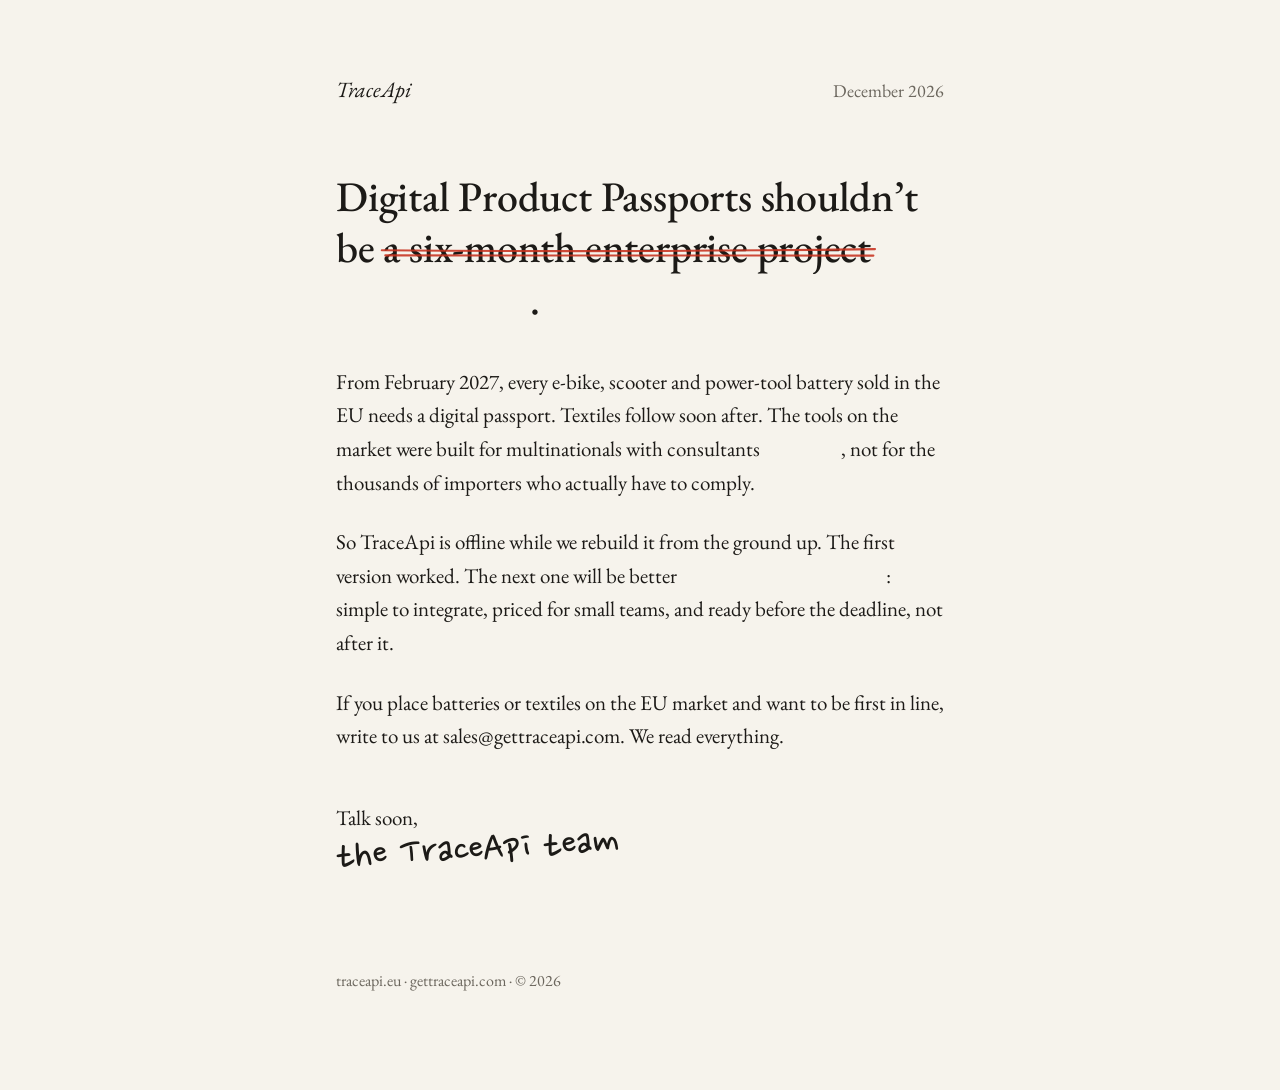
==== index.html @ c50ee793 "Rebuilding page for traceapi.eu Static placeholder while TraceApi is re-engineered.  Co-Authored-By:" ====
<!doctype html>
<html lang="en">
<head>
  <meta charset="utf-8">
  <meta name="viewport" content="width=device-width, initial-scale=1">
  <title>TraceApi is being rewritten</title>
  <meta name="description" content="TraceApi is offline while we rebuild it: Digital Product Passports for EU battery and textile importers, without the six-month enterprise project.">
  <meta property="og:title" content="TraceApi is being rewritten">
  <meta property="og:description" content="Digital Product Passports should not be a six-month enterprise project. We're rebuilding TraceApi so they aren't.">
  <meta property="og:type" content="website">
  <meta name="theme-color" content="#f6f3ec">
  <link rel="icon" href="data:image/svg+xml,%3Csvg xmlns='http://www.w3.org/2000/svg' viewBox='0 0 32 32'%3E%3Ctext x='16' y='25' font-family='Georgia,serif' font-size='26' font-style='italic' text-anchor='middle' fill='%231c1a17'%3ET%3C/text%3E%3Cpath d='M5 18 C 12 15, 20 21, 28 16' stroke='%23c8331f' stroke-width='2.4' fill='none' stroke-linecap='round'/%3E%3C/svg%3E">
  <!-- Fonts are self-hosted: no visitor data goes to third parties. -->
  <link rel="preload" href="fonts/EBGaramond-400-normal-latin.woff2" as="font" type="font/woff2" crossorigin>
  <link rel="stylesheet" href="fonts/fonts.css">
  <style>
    :root {
      --paper: #f6f3ec;
      --ink: #1c1a17;
      --ink-2: #6b665d;
      --pencil: #c8331f;
    }
    @media (prefers-color-scheme: dark) {
      :root {
        --paper: #1b1a18;
        --ink: #e9e4d8;
        --ink-2: #a19a8c;
        --pencil: #ff7a5c;
      }
    }
    * { box-sizing: border-box; }
    html { -webkit-text-size-adjust: 100%; }
    body {
      margin: 0;
      background: var(--paper);
      color: var(--ink);
      font-family: "EB Garamond", Garamond, "Iowan Old Style", "Palatino Linotype", Georgia, serif;
      font-size: 21px;
      line-height: 1.6;
      font-feature-settings: "kern", "liga", "onum";
      -webkit-font-smoothing: antialiased;
      overflow-x: hidden;
    }
    ::selection { background: color-mix(in srgb, var(--pencil) 25%, transparent); }

    .page {
      position: relative;
      max-width: 640px;
      margin: 0 auto;
      padding: 72px 16px 96px;
    }
    #marks {
      position: absolute; inset: 0; width: 100%; height: 100%;
      pointer-events: none; overflow: visible;
    }
    #marks path {
      fill: none; stroke: var(--pencil); stroke-width: 2.1;
      stroke-linecap: round; stroke-linejoin: round; opacity: .88;
    }

    .top {
      display: flex; justify-content: space-between; align-items: baseline; gap: 16px;
      margin-bottom: 64px; color: var(--ink-2); font-size: 18px;
    }
    .top .name { font-style: italic; color: var(--ink); font-size: 22px; }

    h1 {
      font-weight: 500; font-size: clamp(30px, 6vw, 42px); line-height: 1.22;
      letter-spacing: -.005em; margin: 0 0 40px;
    }
    p { margin: 0 0 26px; hyphens: auto; }

    del { text-decoration: none; }
    ins {
      text-decoration: none;
      font-family: "Nanum Pen Script", "Bradley Hand", "Segoe Print", cursive;
      color: var(--pencil);
      font-size: 1.32em; line-height: 0;
      display: inline-block; transform: rotate(-2deg) translateY(.05em);
      opacity: 0; transition: opacity .45s ease;
      white-space: nowrap;
    }
    h1 ins { font-size: 1.18em; }
    ins.on { opacity: 1; }

    .para { position: relative; }
    .note {
      position: absolute; right: calc(100% + 44px); top: -6px; width: 170px;
      font-family: "Nanum Pen Script", "Bradley Hand", "Segoe Print", cursive;
      color: var(--pencil); font-size: 25px; line-height: 1.05; text-align: right;
      transform: rotate(-5deg); opacity: 0; transition: opacity .5s ease;
    }
    .note.right { right: auto; left: calc(100% + 44px); text-align: left; transform: rotate(4deg); }
    .note.on { opacity: 1; }

    a { color: inherit; text-decoration: none; }
    .mail { white-space: nowrap; }

    .sign { margin-top: 48px; }
    .sign .hand {
      display: block; margin-top: 2px;
      font-family: "Nanum Pen Script", "Bradley Hand", cursive;
      font-size: 44px; line-height: 1; color: var(--ink); transform: rotate(-3deg); transform-origin: left;
    }
    .foot { margin-top: 88px; color: var(--ink-2); font-size: 16px; }

    @media (max-width: 1080px) {
      .note, .note.right {
        position: static; display: block; width: auto; text-align: left;
        margin: 0 0 4px 0; transform: rotate(-2deg); transform-origin: left;
        font-size: 23px;
      }
    }
    @media (max-width: 520px) {
      body { font-size: 19px; }
      .page { padding-top: 40px; }
      .top { margin-bottom: 44px; }
      h1 { margin-bottom: 30px; }
    }
    @media (prefers-reduced-motion: reduce) {
      ins, .note { transition: none; }
    }
  </style>
</head>
<body>
  <main class="page" id="page">
    <svg id="marks" aria-hidden="true"></svg>

    <div class="top">
      <span class="name">TraceApi</span>
      <span id="when">November 2026</span>
    </div>

    <h1>
      Digital Product Passports shouldn’t be
      <del data-step="1">a six-month enterprise project</del>
      <ins>one API call</ins>.
    </h1>

    <div class="para">
      <aside class="note" data-step="3">this is who<br>it’s for</aside>
      <p>
        From February 2027, every e-bike, scooter and power-tool battery sold in the EU
        needs a digital passport. Textiles follow soon after. The tools on the market were
        built for <del data-step="2">multinationals with consultants</del> <ins>the few</ins>,
        not for the thousands of
        <span class="circle" data-step="3">importers</span> who actually have to comply.
      </p>
    </div>

    <div class="para">
      <aside class="note right" data-step="5">be specific</aside>
      <p>
        So TraceApi is offline while we rebuild it from the ground up. The first version
        worked. The next one will be <del data-step="4">better</del>
        <ins>done in an afternoon</ins>: simple to integrate, priced for small teams,
        and ready before the deadline, not after it.
      </p>
    </div>

    <div class="para">
      <p>
        If you place batteries or textiles on the EU market and want to be first in line,
        write to us at
        <a class="mail underline" data-step="6" href="mailto:sales@gettraceapi.com?subject=Early%20access">sales@gettraceapi.com</a>.
        We read everything.
      </p>
    </div>

    <div class="sign">
      Talk soon,
      <span class="hand">the TraceApi team</span>
    </div>

    <div class="foot">traceapi.eu · gettraceapi.com · © <span id="y">2026</span></div>
  </main>

  <script>
  (() => {
    const now = new Date();
    document.getElementById('y').textContent = now.getFullYear();
    document.getElementById('when').textContent =
      now.toLocaleDateString('en-GB', { month: 'long', year: 'numeric' });

    const page = document.getElementById('page');
    const svg = document.getElementById('marks');
    const NS = 'http://www.w3.org/2000/svg';
    const reduce = matchMedia('(prefers-reduced-motion: reduce)').matches;

    // deterministic wobble per element so redraws on resize look the same
    const rng = seed => () => {
      seed |= 0; seed = seed + 0x6D2B79F5 | 0;
      let t = Math.imul(seed ^ seed >>> 15, 1 | seed);
      t = t + Math.imul(t ^ t >>> 7, 61 | t) ^ t;
      return ((t ^ t >>> 14) >>> 0) / 4294967296 - .5;
    };

    const lineD = (x1, x2, y, r, lift) => {
      const len = x2 - x1;
      const a = [x1 - 3 + r() * 4, y + r() * 2.5];
      const b = [x2 + 3 + r() * 4, y + lift + r() * 2.5];
      const c = [x1 + len * (.45 + r() * .1), y + r() * 4];
      return `M${a[0].toFixed(1)} ${a[1].toFixed(1)} Q${c[0].toFixed(1)} ${c[1].toFixed(1)} ${b[0].toFixed(1)} ${b[1].toFixed(1)}`;
    };

    const ellipseD = (cx, cy, rx, ry, r) => {
      const start = -2.6 + r() * .6, turn = Math.PI * 2 * 1.08, n = 56;
      let d = '';
      for (let i = 0; i <= n; i++) {
        const t = start + turn * i / n;
        const k = 1 + r() * .05 + (i / n) * .06;
        const x = cx + Math.cos(t) * rx * k, y = cy + Math.sin(t) * ry * k;
        d += (i ? 'L' : 'M') + x.toFixed(1) + ' ' + y.toFixed(1);
      }
      return d;
    };

    const rel = rect => {
      const p = page.getBoundingClientRect();
      return { l: rect.left - p.left, r: rect.right - p.left, t: rect.top - p.top, b: rect.bottom - p.top, h: rect.height, w: rect.width };
    };

    const paths = el => {
      const r = rng(+el.dataset.step * 7919 + el.textContent.length);
      const out = [];
      const rects = [...el.getClientRects()].map(rel);
      if (el.tagName === 'DEL') {
        for (const q of rects) {
          const y = q.t + q.h * .56;
          out.push(lineD(q.l, q.r, y, r, -1.5));
          out.push(lineD(q.l + 4, q.r - 2, y + 3.5, r, 1));
        }
      } else if (el.classList.contains('circle')) {
        const q = rel(el.getBoundingClientRect());
        out.push(ellipseD((q.l + q.r) / 2, (q.t + q.b) / 2 + 1, q.w / 2 + 6, q.h / 2 + 5, r));
      } else if (el.classList.contains('underline')) {
        for (const q of rects) {
          out.push(lineD(q.l, q.r - 4, q.b - 3, r, 2));
          out.push(lineD(q.l + 10, q.r - 6, q.b + 2, r, -1));
        }
      }
      return out;
    };

    const draw = (el, animate) => {
      const ds = paths(el);
      ds.forEach((d, i) => {
        const p = document.createElementNS(NS, 'path');
        p.setAttribute('d', d);
        svg.appendChild(p);
        if (!animate) return;
        const L = p.getTotalLength();
        p.style.strokeDasharray = L; p.style.strokeDashoffset = L;
        p.getBoundingClientRect();
        const dur = Math.max(260, Math.min(700, L * 2.2));
        p.style.transition = `stroke-dashoffset ${dur}ms cubic-bezier(.6,.05,.3,1) ${i * 140}ms`;
        p.style.strokeDashoffset = 0;
      });
      if (el.tagName === 'DEL') {
        const ins = el.nextElementSibling;
        if (ins && ins.tagName === 'INS') {
          if (animate) setTimeout(() => ins.classList.add('on'), 520); else ins.classList.add('on');
        }
      }
      if (el.classList.contains('note')) el.classList.add('on');
    };

    const steps = [...document.querySelectorAll('[data-step]')]
      .sort((a, b) => a.dataset.step - b.dataset.step);
    const done = new Set();

    const redraw = () => {
      svg.innerHTML = '';
      done.forEach(el => draw(el, false));
    };

    const run = () => {
      if (reduce) { steps.forEach(el => { done.add(el); draw(el, false); }); return; }
      let t = 900;
      let last = null;
      for (const el of steps) {
        if (last !== null && el.dataset.step !== last) t += 1150;
        last = el.dataset.step;
        setTimeout(() => { done.add(el); draw(el, true); }, t);
      }
    };

    let rt;
    addEventListener('resize', () => { clearTimeout(rt); rt = setTimeout(redraw, 120); });
    (document.fonts ? document.fonts.ready : Promise.resolve()).then(run);
  })();
  </script>
</body>
</html>
---- fonts/fonts.css ----
/* latin-ext */
@font-face {
  font-family: 'EB Garamond';
  font-style: italic;
  font-weight: 400;
  font-display: swap;
  src: url(EBGaramond-400-italic-latin-ext.woff2) format('woff2');
  unicode-range: U+0100-02BA, U+02BD-02C5, U+02C7-02CC, U+02CE-02D7, U+02DD-02FF, U+0304, U+0308, U+0329, U+1D00-1DBF, U+1E00-1E9F, U+1EF2-1EFF, U+2020, U+20A0-20AB, U+20AD-20C4, U+2113, U+2C60-2C7F, U+A720-A7FF;
}
/* latin */
@font-face {
  font-family: 'EB Garamond';
  font-style: italic;
  font-weight: 400;
  font-display: swap;
  src: url(EBGaramond-400-italic-latin.woff2) format('woff2');
  unicode-range: U+0000-00FF, U+0131, U+0152-0153, U+02BB-02BC, U+02C6, U+02DA, U+02DC, U+0304, U+0308, U+0329, U+2000-206F, U+20AC, U+2122, U+2191, U+2193, U+2212, U+2215, U+FEFF, U+FFFD;
}
/* latin-ext */
@font-face {
  font-family: 'EB Garamond';
  font-style: normal;
  font-weight: 400;
  font-display: swap;
  src: url(EBGaramond-400-normal-latin-ext.woff2) format('woff2');
  unicode-range: U+0100-02BA, U+02BD-02C5, U+02C7-02CC, U+02CE-02D7, U+02DD-02FF, U+0304, U+0308, U+0329, U+1D00-1DBF, U+1E00-1E9F, U+1EF2-1EFF, U+2020, U+20A0-20AB, U+20AD-20C4, U+2113, U+2C60-2C7F, U+A720-A7FF;
}
/* latin */
@font-face {
  font-family: 'EB Garamond';
  font-style: normal;
  font-weight: 400;
  font-display: swap;
  src: url(EBGaramond-400-normal-latin.woff2) format('woff2');
  unicode-range: U+0000-00FF, U+0131, U+0152-0153, U+02BB-02BC, U+02C6, U+02DA, U+02DC, U+0304, U+0308, U+0329, U+2000-206F, U+20AC, U+2122, U+2191, U+2193, U+2212, U+2215, U+FEFF, U+FFFD;
}
/* latin-ext */
@font-face {
  font-family: 'EB Garamond';
  font-style: normal;
  font-weight: 500;
  font-display: swap;
  src: url(EBGaramond-500-normal-latin-ext.woff2) format('woff2');
  unicode-range: U+0100-02BA, U+02BD-02C5, U+02C7-02CC, U+02CE-02D7, U+02DD-02FF, U+0304, U+0308, U+0329, U+1D00-1DBF, U+1E00-1E9F, U+1EF2-1EFF, U+2020, U+20A0-20AB, U+20AD-20C4, U+2113, U+2C60-2C7F, U+A720-A7FF;
}
/* latin */
@font-face {
  font-family: 'EB Garamond';
  font-style: normal;
  font-weight: 500;
  font-display: swap;
  src: url(EBGaramond-500-normal-latin.woff2) format('woff2');
  unicode-range: U+0000-00FF, U+0131, U+0152-0153, U+02BB-02BC, U+02C6, U+02DA, U+02DC, U+0304, U+0308, U+0329, U+2000-206F, U+20AC, U+2122, U+2191, U+2193, U+2212, U+2215, U+FEFF, U+FFFD;
}
/* latin */
@font-face {
  font-family: 'Nanum Pen Script';
  font-style: normal;
  font-weight: 400;
  font-display: swap;
  src: url(NanumPenScript-400-normal-latin.woff2) format('woff2');
  unicode-range: U+0000-00FF, U+0131, U+0152-0153, U+02BB-02BC, U+02C6, U+02DA, U+02DC, U+0304, U+0308, U+0329, U+2000-206F, U+20AC, U+2122, U+2191, U+2193, U+2212, U+2215, U+FEFF, U+FFFD;
}
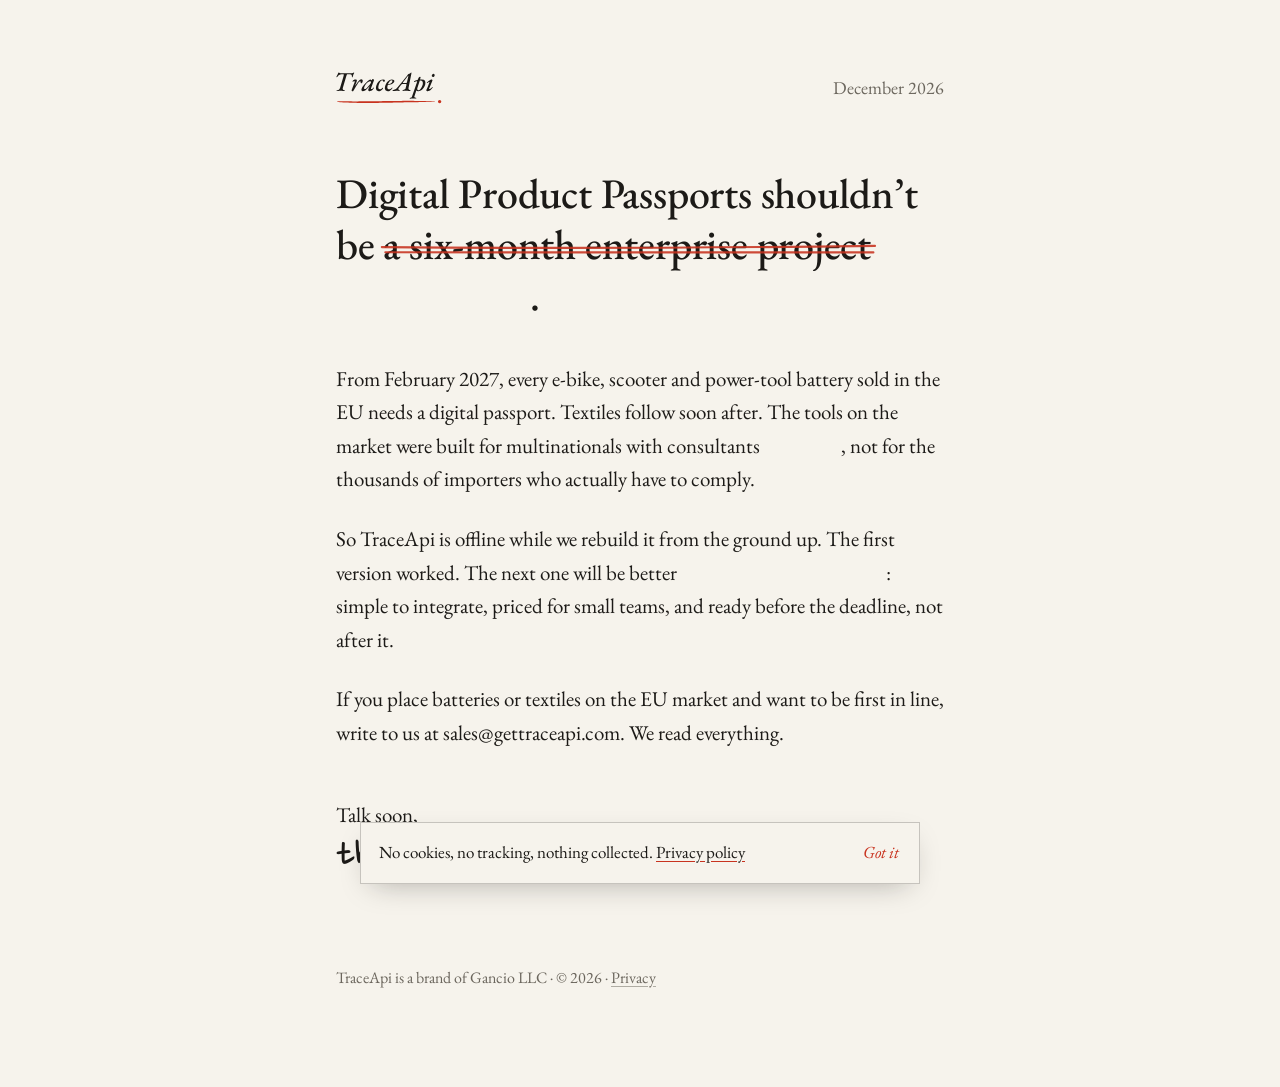
==== commit 359d14f7: "Add privacy policy, privacy notice, new logo; Gancio LLC footer Co-Authored-By: Claude Opus 5.5 <nor" ====
--- a/index.html
+++ b/index.html
@@ -9,7 +9,7 @@
   <meta property="og:description" content="Digital Product Passports should not be a six-month enterprise project. We're rebuilding TraceApi so they aren't.">
   <meta property="og:type" content="website">
   <meta name="theme-color" content="#f6f3ec">
-  <link rel="icon" href="data:image/svg+xml,%3Csvg xmlns='http://www.w3.org/2000/svg' viewBox='0 0 32 32'%3E%3Ctext x='16' y='25' font-family='Georgia,serif' font-size='26' font-style='italic' text-anchor='middle' fill='%231c1a17'%3ET%3C/text%3E%3Cpath d='M5 18 C 12 15, 20 21, 28 16' stroke='%23c8331f' stroke-width='2.4' fill='none' stroke-linecap='round'/%3E%3C/svg%3E">
+  <link rel="icon" href="favicon.svg" type="image/svg+xml">
   <!-- Fonts are self-hosted: no visitor data goes to third parties. -->
   <link rel="preload" href="fonts/EBGaramond-400-normal-latin.woff2" as="font" type="font/woff2" crossorigin>
   <link rel="stylesheet" href="fonts/fonts.css">
@@ -59,10 +59,28 @@
     }
 
     .top {
-      display: flex; justify-content: space-between; align-items: baseline; gap: 16px;
+      display: flex; justify-content: space-between; align-items: center; gap: 16px;
       margin-bottom: 64px; color: var(--ink-2); font-size: 18px;
     }
-    .top .name { font-style: italic; color: var(--ink); font-size: 22px; }
+    .top .name img { display: block; height: 32px; width: auto; }
+
+    .notice {
+      position: fixed; left: 16px; right: 16px; bottom: 16px; z-index: 10;
+      max-width: 560px; margin: 0 auto;
+      display: flex; align-items: baseline; justify-content: space-between; gap: 16px;
+      background: var(--paper); color: var(--ink);
+      border: 1px solid color-mix(in srgb, var(--ink) 22%, transparent);
+      box-shadow: 0 10px 30px -12px color-mix(in srgb, var(--ink) 35%, transparent);
+      padding: 14px 18px; font-size: 17px; line-height: 1.4;
+    }
+    .notice[hidden] { display: none; }
+    .notice a { text-decoration: underline; text-decoration-color: var(--pencil); text-underline-offset: 3px; }
+    .notice button {
+      font: inherit; font-style: italic; color: var(--pencil); background: none; border: 0;
+      padding: 4px 2px; cursor: pointer; white-space: nowrap;
+    }
+    .notice button:focus-visible { outline: 2px solid var(--pencil); outline-offset: 2px; }
+    .foot a { text-decoration: underline; text-decoration-color: color-mix(in srgb, var(--ink-2) 50%, transparent); text-underline-offset: 3px; }
 
     h1 {
       font-weight: 500; font-size: clamp(30px, 6vw, 42px); line-height: 1.22;
@@ -127,7 +145,10 @@
     <svg id="marks" aria-hidden="true"></svg>
 
     <div class="top">
-      <span class="name">TraceApi</span>
+      <picture class="name">
+        <source srcset="wordmark-dark.svg" media="(prefers-color-scheme: dark)">
+        <img src="wordmark.svg" alt="TraceApi" width="106" height="32">
+      </picture>
       <span id="when">November 2026</span>
     </div>
 
@@ -172,8 +193,15 @@
       <span class="hand">the TraceApi team</span>
     </div>
 
-    <div class="foot">traceapi.eu · gettraceapi.com · © <span id="y">2026</span></div>
+    <div class="foot">
+      TraceApi is a brand of Gancio LLC · © <span id="y">2026</span> · <a href="privacy.html">Privacy</a>
+    </div>
   </main>
+
+  <div class="notice" id="notice" role="region" aria-label="Privacy notice" hidden>
+    <span>No cookies, no tracking, nothing collected. <a href="privacy.html">Privacy policy</a></span>
+    <button type="button" id="notice-ok">Got it</button>
+  </div>
 
   <script>
   (() => {
@@ -288,6 +316,17 @@
     let rt;
     addEventListener('resize', () => { clearTimeout(rt); rt = setTimeout(redraw, 120); });
     (document.fonts ? document.fonts.ready : Promise.resolve()).then(run);
+
+    // Privacy notice. Remembering "Got it" uses one localStorage entry, which is
+    // strictly necessary for a feature the visitor asked for (ePrivacy Art. 5(3) exemption).
+    const notice = document.getElementById('notice');
+    let seen = false;
+    try { seen = localStorage.getItem('traceapi-notice') === '1'; } catch (e) {}
+    if (!seen) notice.hidden = false;
+    document.getElementById('notice-ok').addEventListener('click', () => {
+      notice.hidden = true;
+      try { localStorage.setItem('traceapi-notice', '1'); } catch (e) {}
+    });
   })();
   </script>
 </body>
